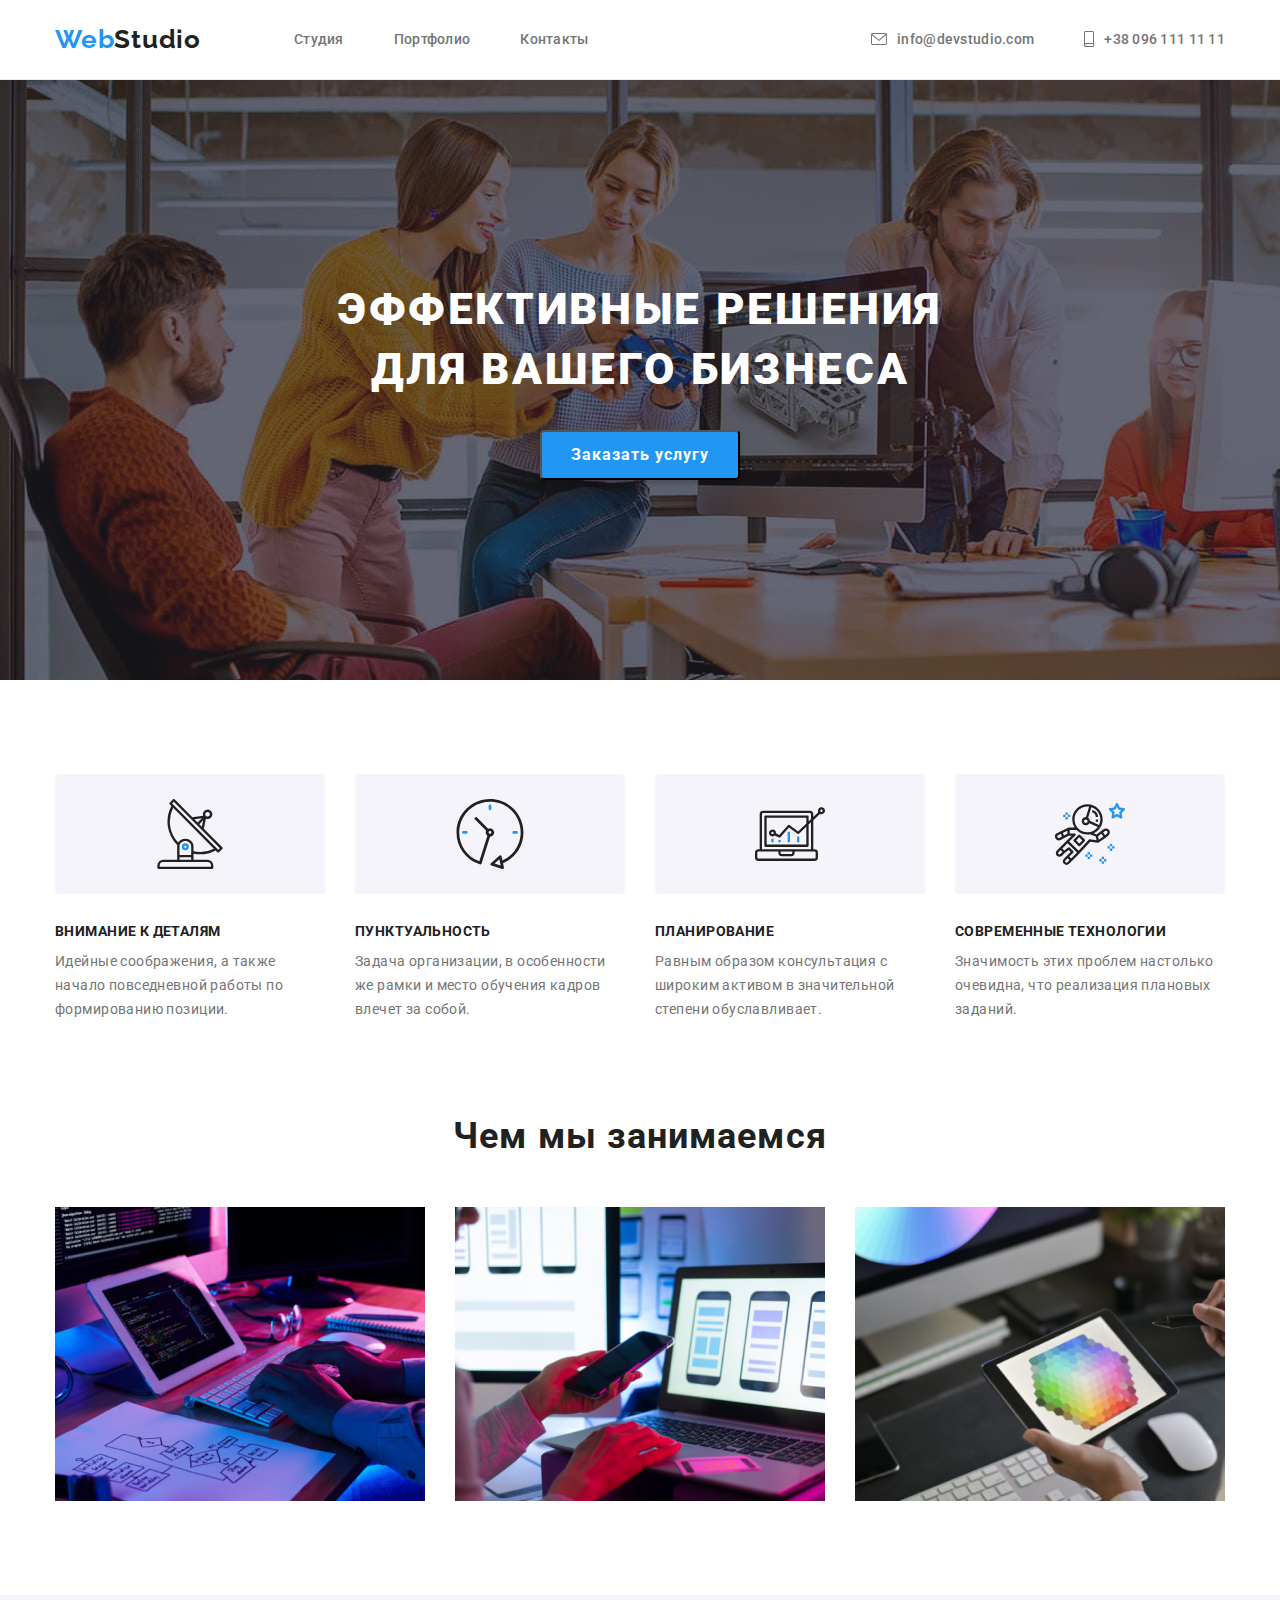
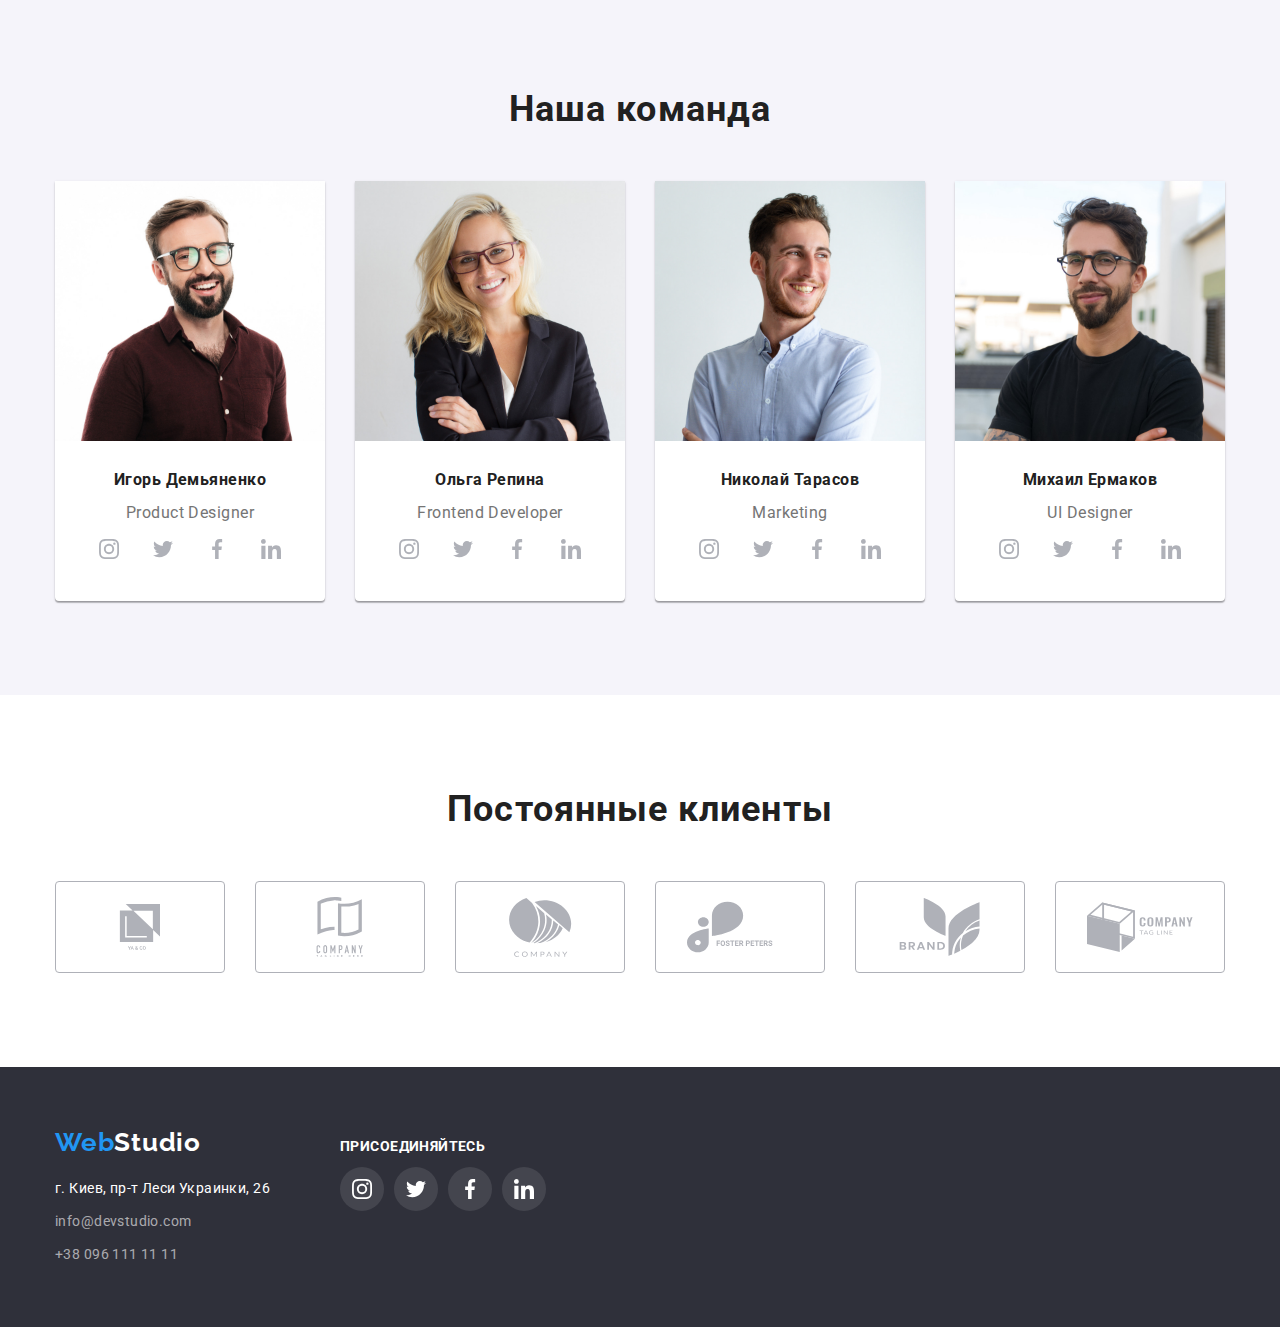
==== index.html @ 61dc1b55 "Initial commit" ====
<!DOCTYPE html>
<html lang="ru">
<head>
    <meta charset="UTF-8">
    <meta http-equiv="X-UA-Compatible" content="IE=edge">
    <meta name="viewport" content="width=device-width, initial-scale=1.0">
    <title>WebStudio </title>
    <!-- Основные шрифты -->
    <link rel="preconnect" href="https://fonts.googleapis.com">
    <link rel="preconnect" href="https://fonts.gstatic.com" crossorigin>
    <link href="https://fonts.googleapis.com/css2?family=Raleway:wght@700&family=Roboto:wght@400;500;700;900&display=swap" rel="stylesheet">
    
    <link rel="stylesheet" href="https://cdn.jsdelivr.net/npm/modern-normalize@1.1.0/modern-normalize.min.css">
    <!--Кастомные стили-->
    <link rel="stylesheet" href="./сss/styles.css">
</head>
<body>
    <!-- Header -->
        <header class="header">
           <div class="container header-container">
                <a class="website-logo-header link" href="./index.html">Web<span class="website-logo-header-word">Studio</span></a>
                <nav class="nav">
                    <ul class="nav-list list">
                        <li class="nav-item"><a class="nav-link link" href="./index.html">Студия</a></li>
                        <li class="nav-item"><a class="nav-link link" href="./portfolio.html">Портфолио</a></li>
                        <li class="nav-item"><a class="nav-link link" href="">Контакты</a></li>
                    </ul>
                </nav>
                    <ul class="header-contacts list">
                        <li class="header-contacts-mail">
                            <a class="header-mail link" href="mailto:info@devstudio.com">
                            <svg class="icon-envelope" width="16px" height="12px" >
                                <use href="./images/svg.svg#icon-envelope"></use>
                            </svg>
                            info@devstudio.com
                            </a>
                        </li>
                        <li class="header-contacts-phone">
                            <a class="header-phone link" href="tel:+380961111111">
                            <svg class="icon-tel" width="10px" height="16px" >
                                <use href="./images/svg.svg#icon-tel"></use>
                            </svg>
                            +38 096 111 11 11
                            </a>
                        </li>
                    </ul>
                
            </div>
        </header>

    <main>
        <!-- Hero -->
        <section class="hero overlay">
            <div class="container">

                <h1 class="hero-title">Эффективные решения для вашего бизнеса</h1>
                <button class="hero-button-order" type="button">Заказать услугу</button>

            </div>
        </section>
        <!-- Peculiarities -->
        
        <section class="benefits section">

            <div class="container">
                    <h2 class="visually-hidden" >Наши преимущества</h2>
                <ul class="benefits-list">
                    <li class="benefits-item">
                        <div class="bcg-icon-benefits">
                        <svg class="icon-benefits" width="70px" height="70px">
                            <use href="./images/svg.svg#icon-antenna" ></use>
                        </svg>
                        </div>
                        <h3 class="benefits-item-title">Внимание к деталям</h3>
                        <p class="benefits-item-text">Идейные соображения, а также начало повседневной работы по формированию позиции.</p>
                    </li>
                    <li class="benefits-item">
                        <div class="bcg-icon-benefits">
                        <svg class="icon-benefits" width="70px" height="70px">
                            <use href="./images/svg.svg#icon-clock"></use>
                        </svg>
                        </div>
                        <h3 class="benefits-item-title">Пунктуальность</h3>
                        <p class="benefits-item-text">Задача организации, в особенности же рамки и место обучения кадров влечет за собой.</p>
                    </li>
                    <li class="benefits-item">
                        <div class="bcg-icon-benefits">
                        <svg class="icon-benefits" width="70px" height="70px">
                            <use href="./images/svg.svg#icon-computer"></use>
                        </svg>
                        </div>
                        <h3 class="benefits-item-title">Планирование</h3>
                        <p class="benefits-item-text">Равным образом консультация с широким активом в значительной степени обуславливает.</p>
                    </li>
                    <li class="benefits-item">
                        <div class="bcg-icon-benefits">
                        <svg class="icon-benefits" width="70px" height="70px">
                            <use href="./images/svg.svg#icon-cosmonaut"></use>
                        </svg>
                        </div>
                        <h3 class="benefits-item-title">Современные технологии</h3>
                        <p class="benefits-item-text">Значимость этих проблем настолько очевидна, что реализация плановых заданий.</p>
                    </li>
                </ul>
            </div>
        </section>

        <!-- Our services -->
        <section class="services section">
            <div class="container">

                    <h2 class="services-title">Чем мы занимаемся</h2>
                    <ul class="services-list list">
                        <li class="services-list-item"><img src="./images/our_peculiarities/img1.jpg" alt="фото специфики работы 1" width="370" height="300"></li>
                        <li class="services-list-item"><img src="./images/our_peculiarities/img2.jpg" alt="фото специфики работы 2" width="370" height="300"></li>
                        <li class="services-list-item"><img src="./images/our_peculiarities/img3.jpg" alt="фото специфики работы 3" width="370" height="300"></li>
                    </ul>
            </div>
        </section>

        <!-- Our team -->
        <section class="team section">
            <div class="container team-container">

                <h2 class="team-title">Наша команда</h2>
                <ul class="team-list list">
                    <li class="team-list-item">
                        <img src="./images/our_team/img4.jpg" alt="фото работника1" width="270" height="260">
                        <div class="worker-div">
                            <h3 class="worker-name">Игорь Демьяненко</h3>
                            <p class="worker-profession">Product Designer</p>
                        <ul class="team-link-list">
                            <li class="team-link-item">
                                <a href="" class="team-link">
                                <svg class="team-icon" width="20px" height="20px">
                                <use href="./images/svg.svg#icon-instagram"></use>
                                </svg>
                                </a>
                            </li>

                            <li class="team-link-item">
                                <a href="" class="team-link">
                                    <svg class="team-icon" width="20px" height="20px">
                                        <use href="./images/svg.svg#icon-twitter"></use>
                                    </svg>
                                </a>
                            </li>

                            <li class="team-link-item">
                                <a href="" class="team-link">
                                    <svg class="team-icon" width="20px" height="20px">
                                        <use href="./images/svg.svg#icon-facebook"></use>
                                    </svg>
                                </a>
                            </li>

                            <li class="team-link-item">
                                <a href="" class="team-link">
                                    <svg class="team-icon" width="20px" height="20px">
                                        <use href="./images/svg.svg#icon-linkedin"></use>
                                    </svg>
                                </a>
                            </li>
                        </ul>
                        </div>
                    </li>
                    <li class="team-list-item">
                        <img src="./images/our_team/img5.jpg" alt="фото работника2" width="270" height="260">
                        <div class="worker-div">
                            <h3 class="worker-name">Ольга Репина</h3>
                            <p class="worker-profession">Frontend Developer</p>
                            <ul class="team-link-list">
                                <li class="team-link-item">
                                    <a href="" class="team-link">
                                        <svg class="team-icon" width="20px" height="20px">
                                            <use href="./images/svg.svg#icon-instagram"></use>
                                        </svg>
                                    </a>
                                </li>
                            
                                <li class="team-link-item">
                                    <a href="" class="team-link">
                                        <svg class="team-icon" width="20px" height="20px">
                                            <use href="./images/svg.svg#icon-twitter"></use>
                                        </svg>
                                    </a>
                                </li>
                            
                                <li class="team-link-item">
                                    <a href="" class="team-link">
                                        <svg class="team-icon" width="20px" height="20px">
                                            <use href="./images/svg.svg#icon-facebook"></use>
                                        </svg>
                                    </a>
                                </li>
                            
                                <li class="team-link-item">
                                    <a href="" class="team-link">
                                        <svg class="team-icon" width="20px" height="20px">
                                            <use href="./images/svg.svg#icon-linkedin"></use>
                                        </svg>
                                    </a>
                                </li>
                            </ul>
                            </div>
                    </li>
                    <li class="team-list-item">
                        <img src="./images/our_team/img6.jpg" alt="фото работника3" width="270" height="260">
                        <div class="worker-div">
                            <h3 class="worker-name">Николай Тарасов</h3>
                            <p class="worker-profession">Marketing</p>
                            <ul class="team-link-list">
                                <li class="team-link-item">
                                    <a href="" class="team-link">
                                        <svg class="team-icon" width="20px" height="20px">
                                            <use href="./images/svg.svg#icon-instagram"></use>
                                        </svg>
                                    </a>
                                </li>
                            
                                <li class="team-link-item">
                                    <a href="" class="team-link">
                                        <svg class="team-icon" width="20px" height="20px">
                                            <use href="./images/svg.svg#icon-twitter"></use>
                                        </svg>
                                    </a>
                                </li>
                            
                                <li class="team-link-item">
                                    <a href="" class="team-link">
                                        <svg class="team-icon" width="20px" height="20px">
                                            <use href="./images/svg.svg#icon-facebook"></use>
                                        </svg>
                                    </a>
                                </li>
                            
                                <li class="team-link-item">
                                    <a href="" class="team-link">
                                        <svg class="team-icon" width="20px" height="20px">
                                            <use href="./images/svg.svg#icon-linkedin"></use>
                                        </svg>
                                    </a>
                                </li>
                            </ul>
                            </div>
                            
                    </li>
                    <li class="team-list-item">
                        <img src="./images/our_team/img7.jpg" alt="фото работника4" width="270" height="260">
                        <div class="worker-div">
                            <h3 class="worker-name">Михаил Ермаков</h3>
                            <p class="worker-profession">UI Designer</p>
                            <ul class="team-link-list">
                                <li class="team-link-item">
                                    <a href="" class="team-link">
                                        <svg class="team-icon" width="20px" height="20px">
                                            <use href="./images/svg.svg#icon-instagram"></use>
                                        </svg>
                                    </a>
                                </li>
                            
                                <li class="team-link-item">
                                    <a href="" class="team-link">
                                        <svg class="team-icon" width="20px" height="20px">
                                            <use href="./images/svg.svg#icon-twitter"></use>
                                        </svg>
                                    </a>
                                </li>
                            
                                <li class="team-link-item">
                                    <a href="" class="team-link">
                                        <svg class="team-icon" width="20px" height="20px">
                                            <use href="./images/svg.svg#icon-facebook"></use>
                                        </svg>
                                    </a>
                                </li>
                            
                                <li class="team-link-item">
                                    <a href="" class="team-link">
                                        <svg class="team-icon" width="20px" height="20px">
                                            <use href="./images/svg.svg#icon-linkedin"></use>
                                        </svg>
                                    </a>
                                </li>
                            </ul>
                            </div>
                    </li>
                </ul>
            </div>
            
        </section>

        <!--Regular clients-->
        <section class="clients section">
            <div class="container">
                <h2 class="clients-title">Постоянные клиенты</h2>
                <ul class="clients-list">
                    <li class="clients-item">
                        <a href="" class="clients-link">
                            <svg class="clients-icon" width="106px" height="46px">
                                <use href="./images/svg.svg#icon-yaco"></use>
                            </svg>
                        </a>
                    </li>
                    <li class="clients-item">
                        <a href="" class="clients-link">
                            <svg class="clients-icon" width="106px" height="60px">
                                <use href="./images/svg.svg#icon-company"></use>
                            </svg>
                        </a>
                    </li>
                    <li class="clients-item">
                        <a href="" class="clients-link">
                            <svg class="clients-icon" width="106px" height="60px">
                                <use href="./images/svg.svg#icon-company2"></use>
                            </svg>
                        </a>
                    </li>
                    <li class="clients-item">
                        <a href="" class="clients-link">
                            <svg class="clients-icon" width="106px" height="60px">
                                <use href="./images/svg.svg#icon-foster-peters"></use>
                            </svg>
                        </a>
                    </li>
                    <li class="clients-item">
                        <a href="" class="clients-link">
                            <svg class="clients-icon" width="106px" height="60px">
                                <use href="./images/svg.svg#icon-brand"></use>
                            </svg>
                        </a>
                    </li>
                    <li class="clients-item">
                        <a href="" class="clients-link">
                            <svg class="clients-icon" width="106px" height="60px">
                                <use href="./images/svg.svg#icon-company3"></use>
                            </svg>
                        </a>
                    </li>
                    
                </ul>
            </div>
        </section>
    </main>

    <footer class="footer footer-section">

        <!-- Contacts -->
        <div class="container footer-container">
            <div class="footer-special">
        
            <a class="website-logo-footer link" href="./index.html">Web<span class="website-logo-footer-word">Studio</span></a>
            <address class="address">
                <ul class="address-list list">
                    <li class="address-list-item"><a class="address-map-link link" href="https://goo.gl/maps/mo6r6NQ5wz6rkShH9" target="_blank">г. Киев, пр-т Леси Украинки, 26</a></li>
                    <li class="address-list-item"><a class="address-mail link" href="mailto:info@devstudio.com">info@devstudio.com</a></li>
                    <li class="address-list-item"><a class="address-phone link" href="tel:+380961111111">+38 096 111 11 11</a></li>
                </ul>
            </address>
        </div>

        <div class="footer-icons">
            <p class="footer-icons-title">Присоединяйтесь</p>
            <ul class="footer-icon-list">
                <li class="footer-icons-list">
                    <a href="" class="footer-icon-link">
                        <svg class="footer-icon" width="20px" height="20px">
                            <use href="./images/svg.svg#icon-instagram"></use>
                        </svg>
                    </a>
                </li>
                <li class="footer-icons-list">
                    <a href="" class="footer-icon-link">
                        <svg class="footer-icon" width="20px" height="20px">
                            <use href="./images/svg.svg#icon-twitter"></use>
                        </svg>
                    </a>
                </li>
                <li class="footer-icons-list">
                    <a href="" class="footer-icon-link">
                        <svg class="footer-icon" width="20px" height="20px">
                            <use href="./images/svg.svg#icon-facebook"></use>
                        </svg>
                    </a>
                </li>
                <li class="footer-icons-list">
                    <a href="" class="footer-icon-link">
                        <svg class="footer-icon" width="20px" height="20px">
                            <use href="./images/svg.svg#icon-linkedin"></use>
                        </svg>
                    </a>
                </li>
            </ul>
        </div>

        </div>
    </footer>

</body>
</html>
---- сss/styles.css ----
:root {
  /* Основные шрифты */
  --main-font: 'Roboto', sans-serif;
  --secondary-font: 'Raleway', sans-serif;

  /* Светлая тема текста */
  --primary-light-txt: #ffffff;
  --secondary-ligth-txt: #757575;
  --background-button-clr: #2196f3;
  /* Темная тема текста */
  --primary-dark-txt: #212121;
  /* Светлая тема фона */
  --light-background: #ffffff;
  --secondary-light-background: #f5f4fa;
  /* Темная тема фона */
  --dark-background: #2f303a;
}

.body {
  font-family: var(--main-font);
  font-size: 16px;
  font-weight: 500;
  line-height: 1.62;

  letter-spacing: 0.03em;
  color: var(--primary-txt-cl);
}

h1,
h2,
h3,
p {
  margin: 0;
}

ul {
  margin: 0;
  padding: 0;
  list-style: none;
}

h1:last-child,
h2:last-child,
h3:last-child,
h4:last-child,
p:last-child {
  margin: 0;
}

.visually-hidden {
  position: absolute;
  width: 1px;
  height: 1px;
  margin: -1px;
  border: 0;
  padding: 0;
  white-space: nowrap;
  clip-path: inset(100%);
  clip: rect(0 0 0 0);
  overflow: hidden;
}

img {
  display: block;
  max-width: 100%;
  height: auto;
}

.address {
  font-style: normal;
}

.icon-envelope,
.icon-tel {
  margin-right: 10px;
  fill: currentColor;
}

.website-logo-header {
  font-family: var(--secondary-font);
  font-weight: 700;
  font-size: 26px;
  line-height: 1.19;
  letter-spacing: 0.03em;

  color: var(--background-button-clr);
}

.website-logo-header-word {
  font-family: var(--secondary-font);
  font-weight: 700;
  font-size: 26px;
  line-height: 1.19;
  letter-spacing: 0.03em;

  color: var(--primary-dark-txt);
}

.website-logo-footer {
  font-family: var(--secondary-font);
  font-weight: 700;
  font-size: 26px;
  line-height: 1.19;
  letter-spacing: 0.03em;

  color: var(--background-button-clr);
}

.website-logo-footer-word {
  font-family: var(--secondary-font);
  font-weight: 700;
  font-size: 26px;
  line-height: 1.19;
  letter-spacing: 0.03em;

  color: var(--primary-light-txt);
}

.list {
  padding-left: 0;
  margin-top: 0;
  margin-bottom: 0;
  list-style: none;
}

.link {
  text-decoration: none;
}

.container {
  width: 1200px;
  padding-left: 15px;
  padding-right: 15px;
  margin-left: auto;
  margin-right: auto;
}

.section {
  padding-top: 94px;
  padding-bottom: 94px;
}

/* Header */
.header {
  background-color: var(--light-background);
  padding: 24px 0;
  border-bottom: 1px solid #ececec;
}

.header-container {
  display: flex;
  align-items: center;
}

.header-contacts {
  display: flex;
  align-items: center;
  margin-left: auto;
}

.header-contacts-mail {
  display: flex;
  align-items: center;
  margin-right: 50px;
}

.header-contacts-phone {
  display: flex;
  align-items: center;
}

.header-phone {
  margin-right: 0;
}

.nav-link {
  font-family: var(--main-font);
  font-weight: 500;
  font-size: 14px;
  line-height: 0.87;
  letter-spacing: 0.02em;

  color: var(--secondary-ligth-txt);
}

.website-logo-header {
  margin-right: 93px;
}

.nav-list {
  display: flex;
  align-items: center;
}

.nav-item {
  margin-right: 50px;
}

.nav-item:last-child {
  margin: 0;
}

.header-mail,
.header-phone {
  display: flex;
  align-items: center;
  font-family: var(--main-font);
  font-weight: 500;
  font-size: 14px;
  line-height: 0.87;
  letter-spacing: 0.02em;

  color: var(--secondary-ligth-txt);
}

.nav-link:hover,
.nav-link:focus,
.header-mail:hover,
.header-mail:focus,
.header-phone:hover,
.header-phone:focus {
  color: var(--background-button-clr);
  fill: var(--background-button-clr);
}

.hero {
  max-height: 600px;
  text-align: center;
  padding-top: 200px;
  padding-bottom: 200px;
}

.overlay {
  max-width: 1600px;
  height: 600px;
  margin-left: auto;
  margin-right: auto;
  background-size: cover;
  height: 600px;
  background-color: #c4c4c4;
  background-image: linear-gradient(to right, rgba(47, 48, 58, 0.4), rgba(47, 48, 58, 0.4)),
    url(../images/bcg-image.jpg);
  background-position: contain;
  background-repeat: no-repeat;
}

.hero-title {
  width: 696px;
  margin-right: auto;
  margin-left: auto;
  margin-bottom: 30px;
  font-family: var(--main-font);
  font-weight: 900;
  font-size: 44px;
  line-height: 1.36;
  text-align: center;
  letter-spacing: 0.06em;
  text-transform: uppercase;
  color: var(--primary-light-txt);
}

.hero-button-order {
  width: 200px;
  height: 50px;
  padding: 0;
  font-family: var(--main-font);
  font-weight: 700;
  font-size: 16px;
  line-height: 1.87;
  text-align: center;
  letter-spacing: 0.06em;
  background: var(--background-button-clr);
  box-shadow: 0px 4px 4px rgba(0, 0, 0, 0.15);
  border-radius: 4px;
  cursor: pointer;

  color: var(--primary-light-txt);
}

.benefits-list {
  display: flex;
  min-width: 270px;
}

.icon-benefits {
  display: flex;
  justify-content: center;
  align-items: center;
  background-size: 270px 120px;
}

.bcg-icon-benefits {
  display: flex;
  justify-content: center;
  align-items: center;
  width: 270px;
  height: 120px;
  border-radius: 4px;
  background-color: var(--secondary-light-background);
}

.benefits-item {
  margin-right: 30px;
}

.benefits-item:last-child {
  margin: 0;
}

.benefits-item-title {
  font-family: var(--main-font);
  font-weight: 700;
  font-size: 14px;
  line-height: 1.14;
  letter-spacing: 0.03em;
  text-transform: uppercase;
  margin-bottom: 10px;
  margin-top: 30px;

  color: var(--primary-dark-txt);
}

.benefits-item-text {
  font-family: var(--main-font);
  font-size: 14px;
  line-height: 1.71;
  letter-spacing: 0.03em;

  color: var(--secondary-ligth-txt);
}

.services {
  padding-top: 0;
}

.services-list {
  display: flex;
}

.services-list-item {
  margin-right: 30px;
}

.services-list-item:last-child {
  margin: 0;
}

.services-title {
  font-family: var(--main-font);
  font-weight: 700;
  font-size: 36px;
  line-height: 1.16;
  text-align: center;
  letter-spacing: 0.03em;
  margin-bottom: 50px;

  color: var(--primary-dark-txt);
}

.team {
  background-color: var(--secondary-light-background);
}

.team-container {
  background: var(--secondary-light-background);
}

.team-list {
  display: flex;
  text-align: center;
}

.team-list-item {
  margin-right: 30px;
  background: var(--light-background);
  box-shadow: 0px 1px 3px rgba(0, 0, 0, 0.12), 0px 1px 1px rgba(0, 0, 0, 0.14),
    0px 2px 1px rgba(0, 0, 0, 0.2);
  border-radius: 0px 0px 4px 4px;
  text-align: center;
}

.team-list-item:last-child {
  margin: 0;
}

.team-title {
  font-family: var(--main-font);
  font-weight: 700;
  font-size: 36px;
  line-height: 1.16;
  text-align: center;
  letter-spacing: 0.03em;
  margin-bottom: 50px;

  color: var(--primary-dark-txt);
}

.clients-list {
  display: flex;
}

.clients-link {
  display: flex;
  justify-content: center;
  align-items: center;
  width: 170px;
  height: 92px;
  border: 1px solid #afb1b8;
  box-sizing: border-box;
  border-radius: 4px;
  color: #afb1b8;
}

.clients-link:hover,
.clients-link:focus {
  border-color: var(--background-button-clr);
}

.clients-item{
  margin-right: 30px;
}

.clients-item:last-child {
  margin: 0;
}

.worker-div {
  padding-top: 30px;
  padding-bottom: 30px;
}

.worker-name {
  font-family: var(--main-font);
  font-weight: 700;
  font-size: 16px;
  line-height: 1.14;
  letter-spacing: 0.03em;

  color: var(--primary-dark-txt);
}

.worker-profession {
  font-family: var(--main-font);
  font-size: 16px;
  line-height: 1.71;
  letter-spacing: 0.03em;
  margin-top: 10px;

  color: var(--secondary-ligth-txt);
}

.team-link-list {
  display: flex;
  flex-wrap: wrap;
  justify-content: center;
}

.team-link-item {
  margin-left: 10px;
}

.team-link-item:first-child {
  margin: 0;
}

.team-link {
  display: flex;
  align-items: center;
  justify-content: center;
  width: 44px;
  height: 44px;
  border-radius: 50%;
  color: #afb1b8;
}

.team-icon {
  fill: currentColor;
}

.team-link:hover {
  color: var(--light-background);
  background-color: var(--background-button-clr);
}

.team-link:focus {
  color: var(--light-background);
  background-color: var(--background-button-clr);
}

.clients-icon {
  fill: currentColor;
}

.clients-link:hover,
.clients-link:focus {
  color: var(--background-button-clr);
  fill: var(--background-button-clr);
}

.clients-title {
  font-family: var(--main-font);
  font-weight: 700;
  font-size: 36px;
  line-height: 1.16;
  text-align: center;
  letter-spacing: 0.03em;
  margin-bottom: 50px;

  color: var(--primary-dark-txt);
  margin-bottom: 50px;
}

.footer {
  background-color: var(--dark-background);
  padding-top: 60px;
  padding-bottom: 60px;
}

.footer-container {
  align-items: baseline;
  display: flex;
}

.footer-icons-title {
  font-family: var(--main-font);
  font-weight: 700;
  font-size: 14px;
  line-height: 1.14;
  letter-spacing: 0.03em;
  text-transform: uppercase;
  margin-bottom: 12px;

  color: var(--primary-light-txt);
}

.footer-section {
  margin-bottom: 0;
}

.footer-icon-list {
  display: flex;
}

.footer-icons {
  display: flex;
  flex-direction: column;
  margin-left: 70px;
}

.footer-icon-link {
  display: flex;
  align-items: center;
  justify-content: center;
  width: 44px;
  height: 44px;
  border-radius: 50%;
  background-color: rgba(255, 255, 255, 0.1);
}

.footer-icon-link:hover,
.footer-icon-link:focus {
  background-color: var(--background-button-clr);
}

.footer-icon {
  fill: #ffffff;
}

.footer-icons-list {
  margin-right: 10px;
}

.footer-icons-list:last-child {
  margin: 0;
}

.address-map-link {
  font-family: var(--main-font);
  font-size: 14px;
  line-height: 1.71;
  letter-spacing: 0.03em;

  color: var(--primary-light-txt);
}

.address {
  margin-top: 20px;
}

.address-list-item {
  margin-bottom: 9px;
}

.address-list-item:last-child {
  margin-bottom: 0;
}

.address-mail {
  font-family: var(--main-font);
  font-size: 14px;
  line-height: 1.71;
  letter-spacing: 0.03em;
  color: rgba(255, 255, 255, 0.6);
}

.address-phone {
  font-family: var(--main-font);
  font-size: 14px;
  line-height: 1.71;
  letter-spacing: 0.03em;
  color: rgba(255, 255, 255, 0.6);
}

/* Portfolio */

.hero-button-flex {
  display: flex;
  justify-content: center;
  padding-inline-start: 0;
  margin-bottom: 50px;
}

.hero-list {
  margin-right: 8px;
}

.hero-list:last-child {
  margin: 0;
}

.hero-button {
  padding: 6px 22px;
  height: 38px;
  font-family: var(--main-font);
  font-weight: 500;
  font-size: 16px;
  line-height: 1.62;
  text-align: center;
  letter-spacing: 0.03em;

  color: var(--primary-dark-txt);
  background: #f5f4fa;
  border: transparent;
  border-radius: 4px;
  cursor: pointer;
}

.hero-button:hover,
.hero-button:focus {
  color: var(--primary-light-txt);
  background-color: var(--background-button-clr);
  box-shadow: 0px 3px 1px rgba(0, 0, 0, 0.1), 0px 1px 2px rgba(0, 0, 0, 0.08),
    0px 2px 2px rgba(0, 0, 0, 0.12);
}

.projects-list {
  display: flex;
  flex-wrap: wrap;
}

.projects-list-item {
  margin-right: 30px;
  margin-bottom: 30px;
}

.projects-item-link {
  display: block;
  text-decoration: none;
}

.projects-item-link:hover,
.projects-item-link:focus {
  filter: drop-shadow(0px 4px 4px rgba(0, 0, 0, 0.25));
}

.projects-list-item:nth-child(n + 6) {
  margin-bottom: 0;
}

.projects-list-item:nth-child(3n) {
  margin-right: 0;
}

.projects-item-div {
  padding-top: 20px;
  padding-bottom: 20px;
  padding-left: 24px;
  padding-right: 24px;
  border-left: 1px solid #eeeeee;
  border-bottom: 1px solid #eeeeee;
  border-right: 1px solid #eeeeee;
}

.projects-item-customer {
  font-family: var(--main-font);
  font-weight: 700;
  font-size: 18px;
  line-height: 2;
  letter-spacing: 0.06em;
  margin-bottom: 4px;

  color: var(--primary-dark-txt);
}

.projects-item-service {
  font-family: var(--main-font);
  font-size: 16px;
  line-height: 1.87;
  letter-spacing: 0.03em;

  color: var(--secondary-ligth-txt);
}
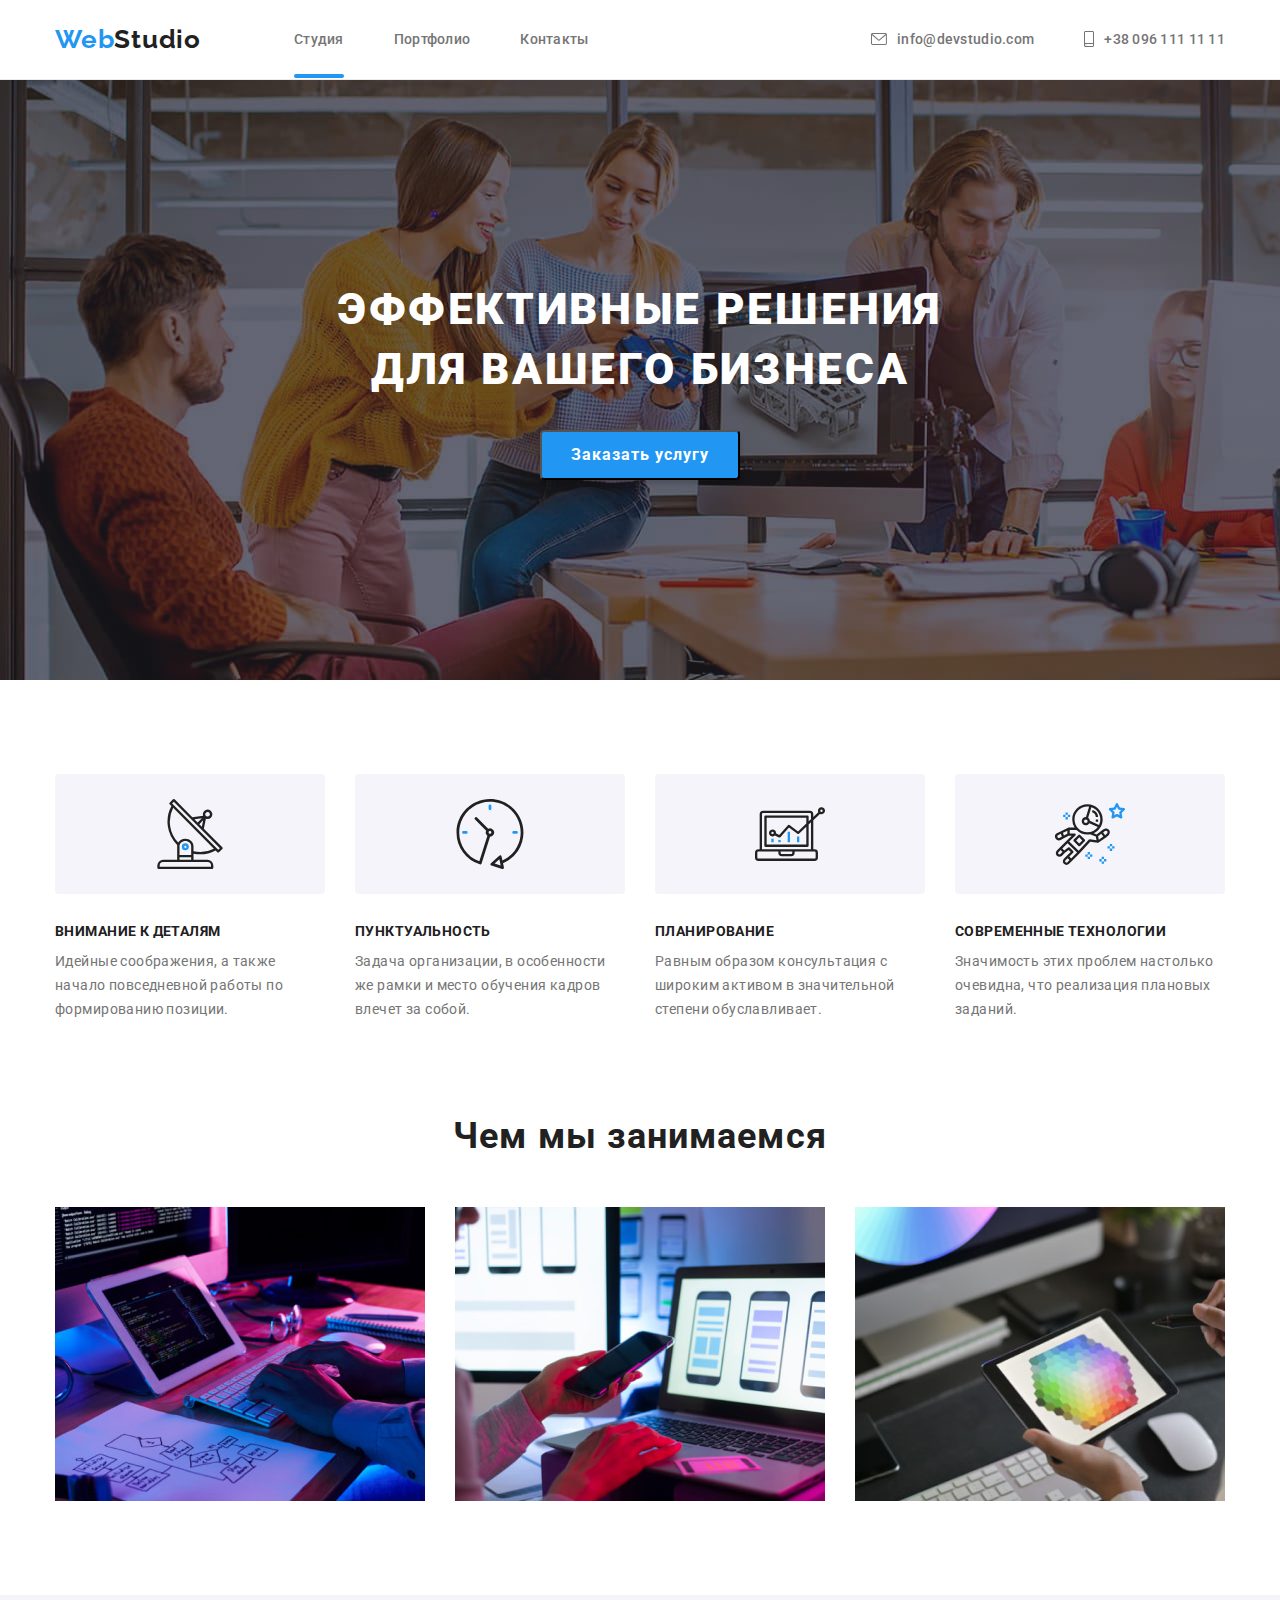
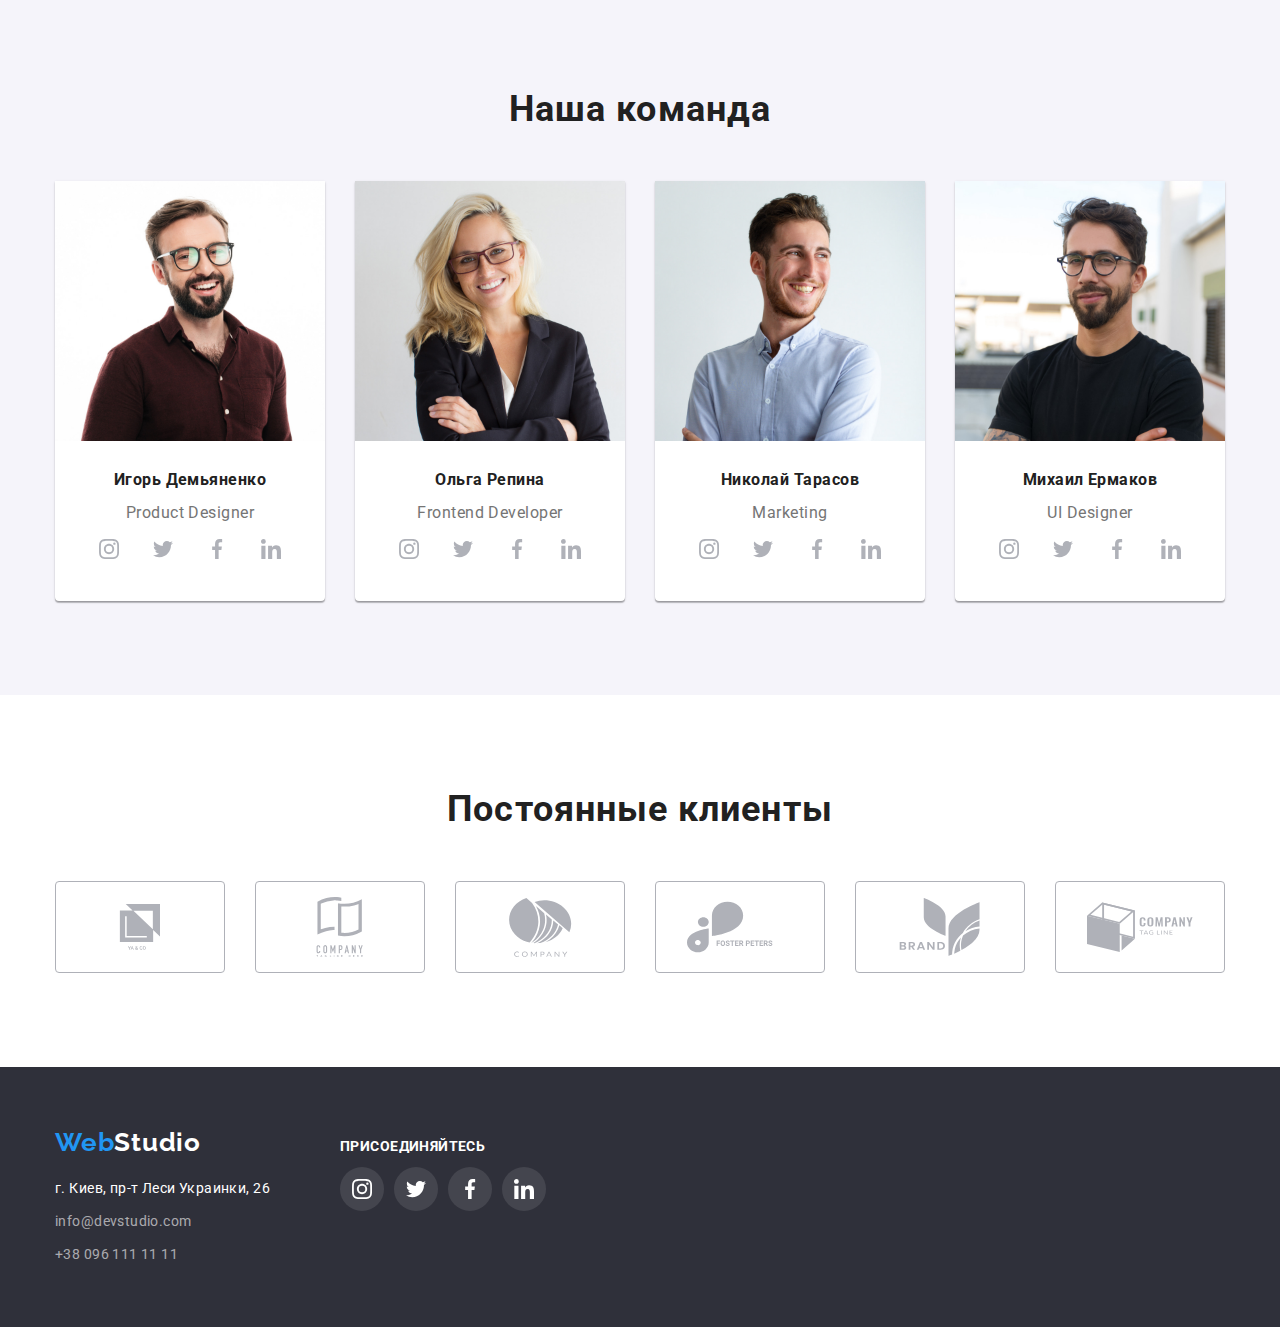
==== commit 812802fe: "1" ====
--- a/index.html
+++ b/index.html
@@ -21,7 +21,7 @@
                 <a class="website-logo-header link" href="./index.html">Web<span class="website-logo-header-word">Studio</span></a>
                 <nav class="nav">
                     <ul class="nav-list list">
-                        <li class="nav-item"><a class="nav-link link" href="./index.html">Студия</a></li>
+                        <li class="nav-item"><a class="nav-link studio-stroke link" href="./index.html">Студия</a></li>
                         <li class="nav-item"><a class="nav-link link" href="./portfolio.html">Портфолио</a></li>
                         <li class="nav-item"><a class="nav-link link" href="">Контакты</a></li>
                     </ul>
--- a/сss/styles.css
+++ b/сss/styles.css
@@ -174,6 +174,7 @@
 }
 
 .nav-link {
+  position: relative;
   font-family: var(--main-font);
   font-weight: 500;
   font-size: 14px;
@@ -181,6 +182,24 @@
   letter-spacing: 0.02em;
 
   color: var(--secondary-ligth-txt);
+}
+
+.studio-stroke,
+.portfolio-stroke{
+  padding-bottom: 30px;
+}
+
+.studio-stroke::after,
+.portfolio-stroke::after{
+  position: absolute;
+  display: block;
+  bottom: -1px;
+  left: 0;
+  content: "";
+  width: 100%;
+  height: 4px;
+  background-color: var(--background-button-clr);
+  border-radius: 2px;
 }
 
 .website-logo-header {
@@ -710,3 +729,38 @@
 
   color: var(--secondary-ligth-txt);
 }
+
+.portfolio-overlay-photo{
+  position: absolute;
+  overflow: hidden;
+}
+
+.projects-list-item:hover .portfolio-overlay-text{
+  transform: translateY(0);
+  opacity: 1;
+}
+
+.portfolio-overlay-text{
+  padding: 63px 24px;
+  position: relative;
+  content: "";
+  width: 370px;
+  height: 294px;
+  background-color: rgba(33, 150, 243, 0.9);
+  top: 0;
+  right: 0;
+
+  transform: translateY(100%);
+  transition: transform 250ms cubic-bezier(0.4, 0, 0.2, 1);
+
+  opacity: 0;
+  
+}
+
+.overlay-text{
+  font-style: var(--main-font);
+  font-size: 18px;
+  line-height: 1.55;
+  font-weight: 400;
+  color: var(--primary-light-txt);
+}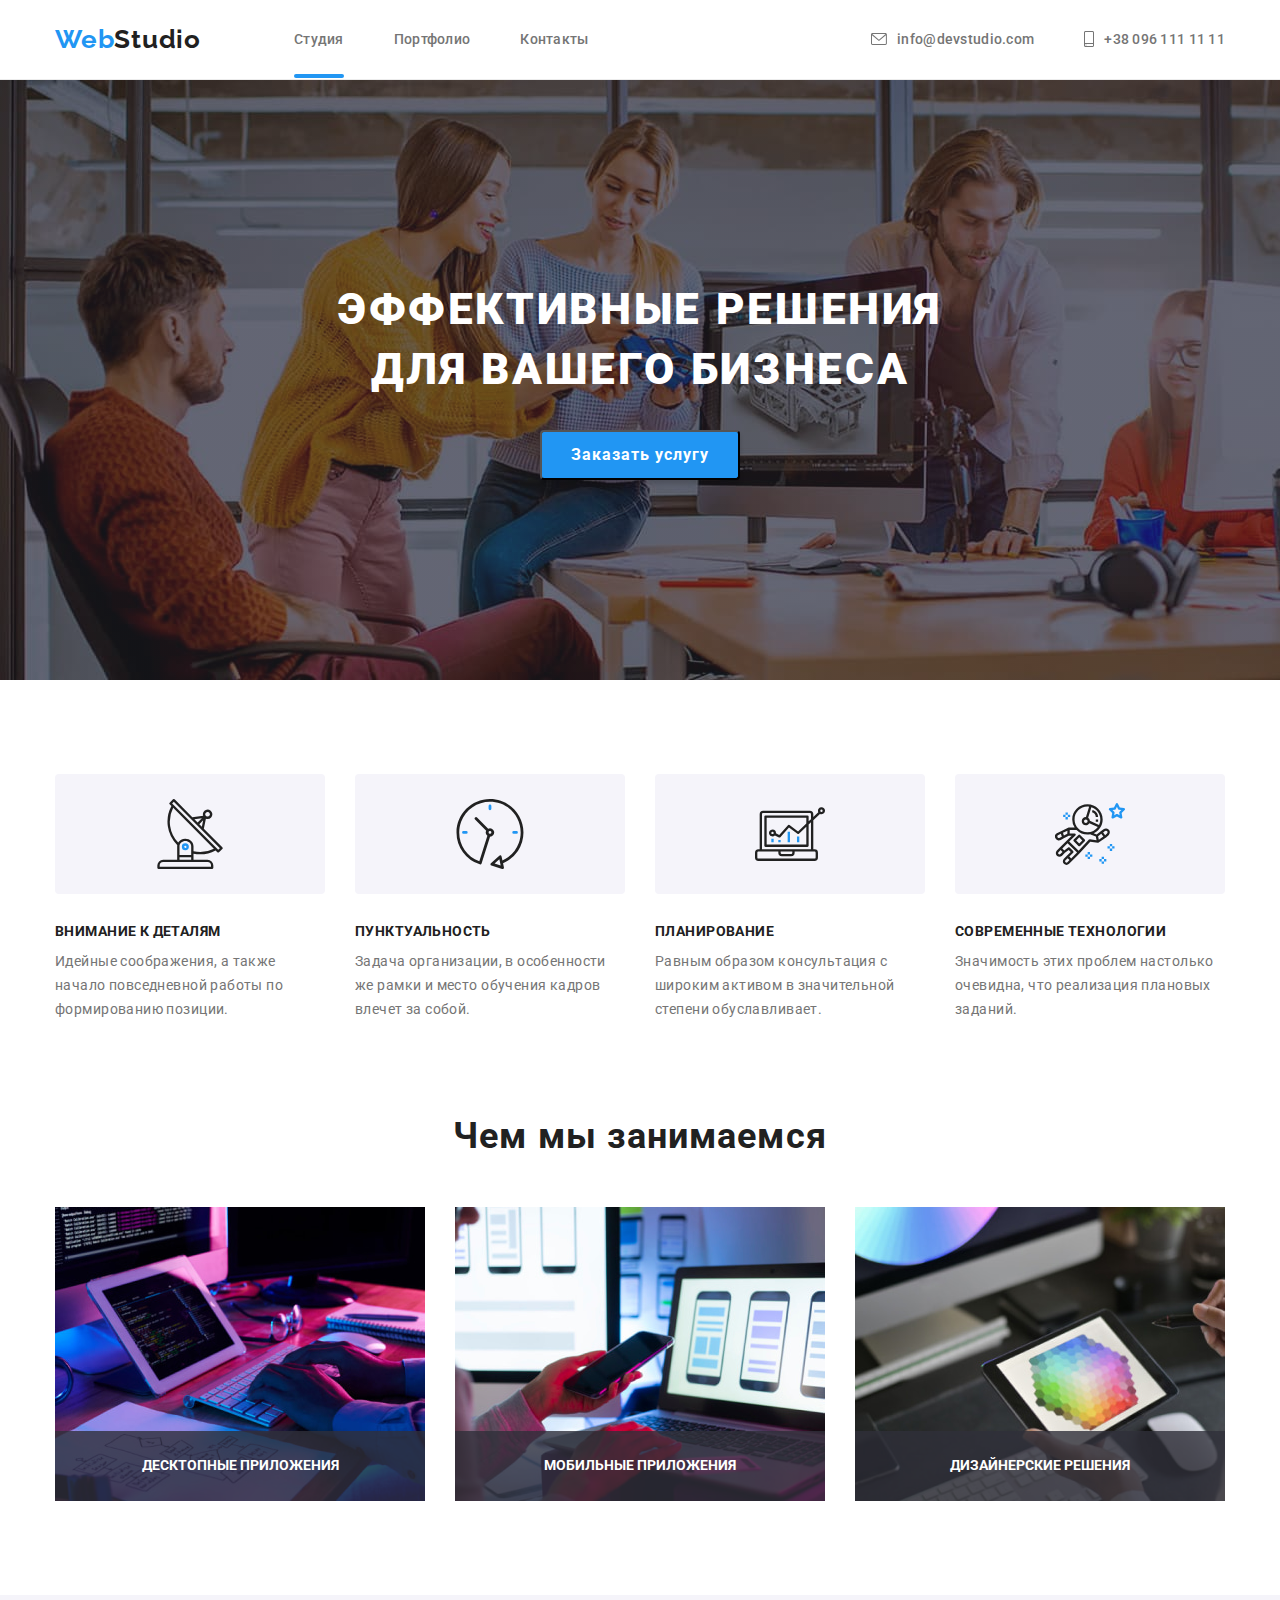
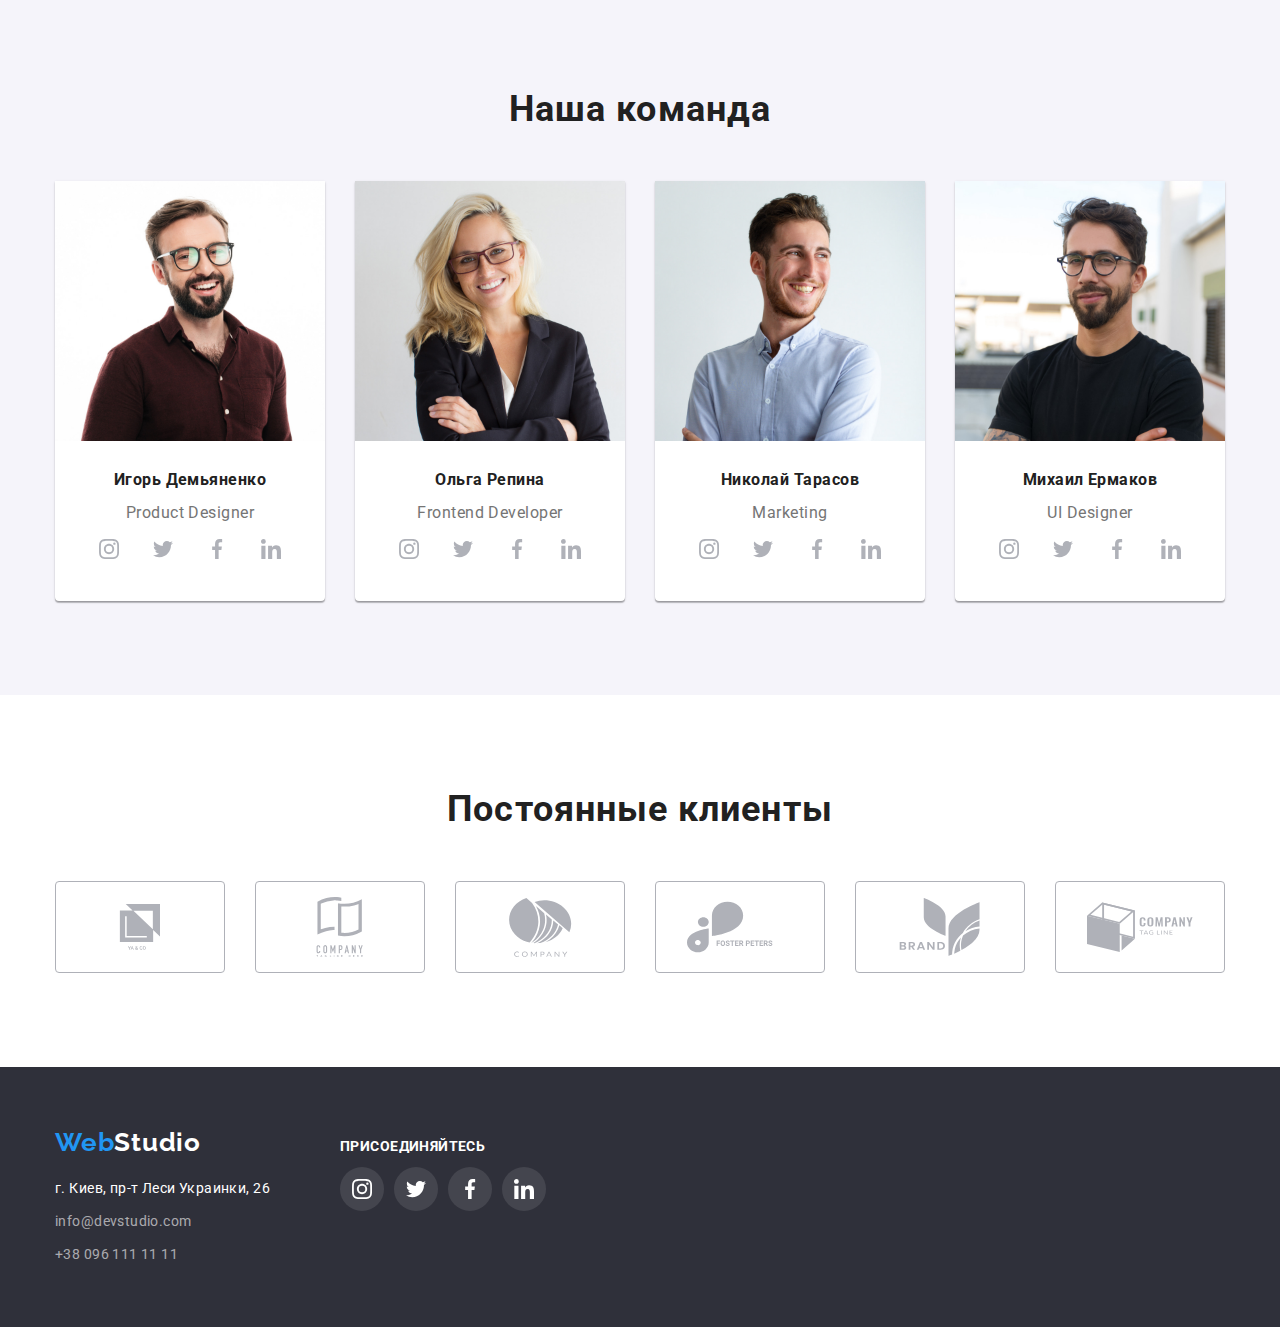
==== commit 9384093d: "final" ====
--- a/index.html
+++ b/index.html
@@ -54,7 +54,7 @@
             <div class="container">
 
                 <h1 class="hero-title">Эффективные решения для вашего бизнеса</h1>
-                <button class="hero-button-order" type="button">Заказать услугу</button>
+                <button data-modal-open class="hero-button-order" type="button">Заказать услугу</button>
 
             </div>
         </section>
@@ -111,9 +111,21 @@
 
                     <h2 class="services-title">Чем мы занимаемся</h2>
                     <ul class="services-list list">
-                        <li class="services-list-item"><img src="./images/our_peculiarities/img1.jpg" alt="фото специфики работы 1" width="370" height="300"></li>
-                        <li class="services-list-item"><img src="./images/our_peculiarities/img2.jpg" alt="фото специфики работы 2" width="370" height="300"></li>
-                        <li class="services-list-item"><img src="./images/our_peculiarities/img3.jpg" alt="фото специфики работы 3" width="370" height="300"></li>
+                        <li class="services-list-item"><img src="./images/our_peculiarities/img1.jpg" alt="фото специфики работы 1" width="370" height="300">
+                            <div class="services-list-block">
+                            <p class="services-list-text">Десктопные приложения</p>
+                            </div>
+                        </li>
+                        <li class="services-list-item"><img src="./images/our_peculiarities/img2.jpg" alt="фото специфики работы 2" width="370" height="300">
+                            <div class="services-list-block">
+                            <p class="services-list-text">Мобильные приложения</p>
+                            </div>
+                        </li>
+                        <li class="services-list-item"><img src="./images/our_peculiarities/img3.jpg" alt="фото специфики работы 3" width="370" height="300">
+                            <div class="services-list-block">
+                            <p class="services-list-text">Дизайнерские решения</p>
+                            </div>
+                        </li>
                     </ul>
             </div>
         </section>
@@ -396,5 +408,13 @@
         </div>
     </footer>
 
+    <div class="backdrop is-hidden" data-modal>
+        <div class="modal">
+            <a href="" class="modal-button-link" data-modal-close>
+                <img src="./images/close.svg"></img>
+            </a> 
+        </div>
+    </div>
+        <script src="./js/modal.js"></script>
 </body>
 </html>--- a/сss/styles.css
+++ b/сss/styles.css
@@ -356,7 +356,33 @@
   display: flex;
 }
 
+.services-list-block{
+  position: absolute;
+
+  left: 0;
+  bottom: 0;
+  display: flex;
+  justify-content: center;
+  align-items: center;
+  width: 370px;
+  height: 70px;
+  text-align: center;
+
+  background-color: rgba(47, 48, 58, 0.8);
+}
+
+.services-list-text{
+  display: inline-block;
+  font-family: var(--main-font);
+  font-size: 14px;
+  font-weight: 700;
+  line-height: 1.14;
+  color: var(--primary-light-txt);
+  text-transform: uppercase;
+}
+
 .services-list-item {
+  position: relative;
   margin-right: 30px;
 }
 
@@ -628,6 +654,58 @@
   line-height: 1.71;
   letter-spacing: 0.03em;
   color: rgba(255, 255, 255, 0.6);
+}
+
+.backdrop{
+  position: fixed;
+  opacity: 1;
+  
+  transition: opacity 250ms cubic-bezier(0.4, 0, 0.2, 1);
+  top: 0;
+  left: 0;
+  width: 100%;
+  height: 100%;
+  background-color: rgba(0, 0, 0, 0.2);
+}
+
+.backdrop.is-hidden{
+  opacity: 0;
+  pointer-events: none;
+}
+
+.backdrop.is-hidden .modal{
+  transform: translate(-50%, -50%) scale(0.9);
+}
+
+.modal{
+  position: absolute;
+  top: 50%;
+  left: 50%;
+  transform: translate(-50%, -50%) scale(1);
+  transition: transform 250ms cubic-bezier(0.4, 0, 0.2, 1);
+
+  min-height: 528px;
+  min-width: 581px;
+
+  background-color: var(--primary-light-txt);
+  box-shadow: 0px 1px 3px rgba(0, 0, 0, 0.12), 0px 1px 1px rgba(0, 0, 0, 0.14), 0px 2px 1px rgba(0, 0, 0, 0.2);
+  border-radius: 4px;
+}
+
+.modal-button-link{
+  position: absolute;
+  margin: 10px 10px 0 0;
+  top: 0;
+  right: 0;
+  width: 30px;
+  height: 30px;
+  border: 1px solid rgba(0, 0 0, 0.1);
+  border-radius: 50%;
+}
+
+.modal-icon{
+  color: var(--primary-dark-txt);
+  background-color: #212121;
 }
 
 /* Portfolio */
@@ -732,15 +810,21 @@
 
 .portfolio-overlay-photo{
   position: absolute;
-  overflow: hidden;
-}
-
-.projects-list-item:hover .portfolio-overlay-text{
+  
+}
+
+.portfolio-overlay-common:hover .portfolio-overlay-text{
   transform: translateY(0);
   opacity: 1;
+  
+}
+
+.portfolio-overlay-common{
+  overflow: hidden;
 }
 
 .portfolio-overlay-text{
+  display: inline-block;
   padding: 63px 24px;
   position: relative;
   content: "";
@@ -752,9 +836,6 @@
 
   transform: translateY(100%);
   transition: transform 250ms cubic-bezier(0.4, 0, 0.2, 1);
-
-  opacity: 0;
-  
 }
 
 .overlay-text{
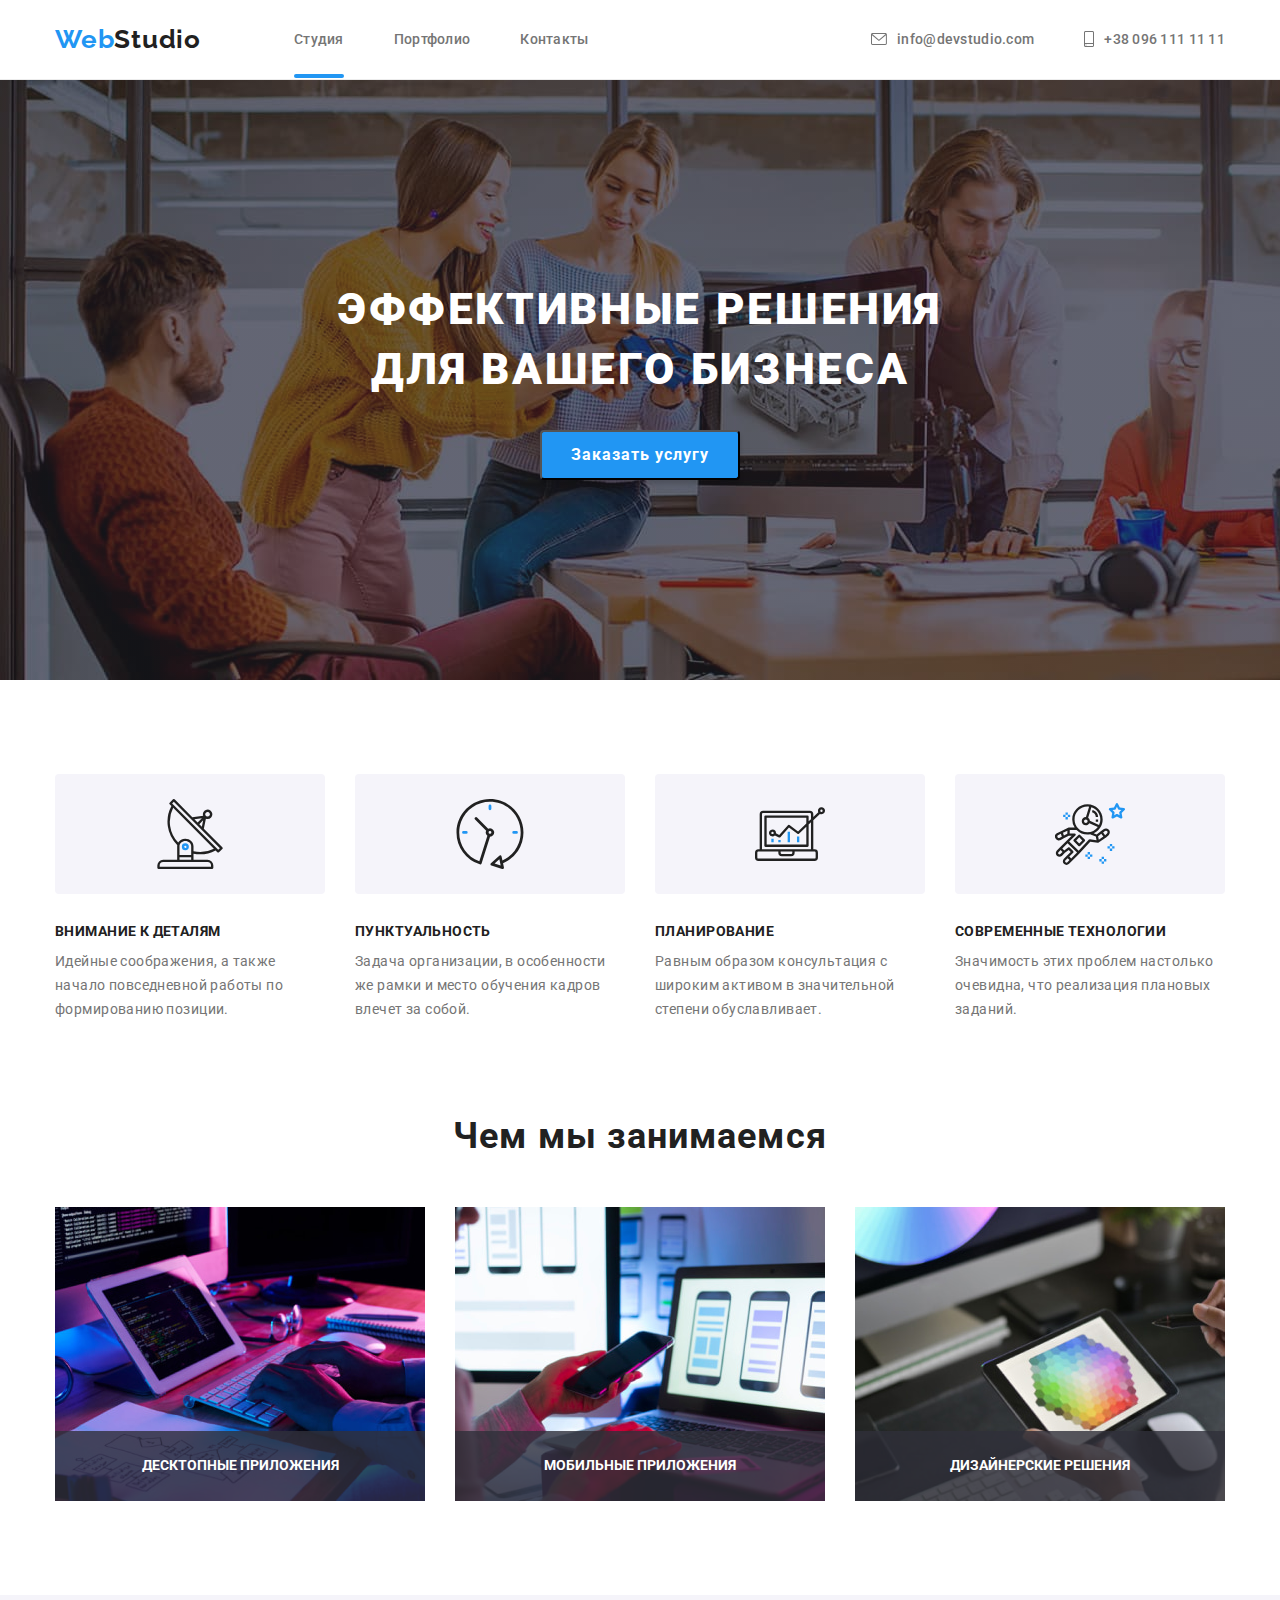
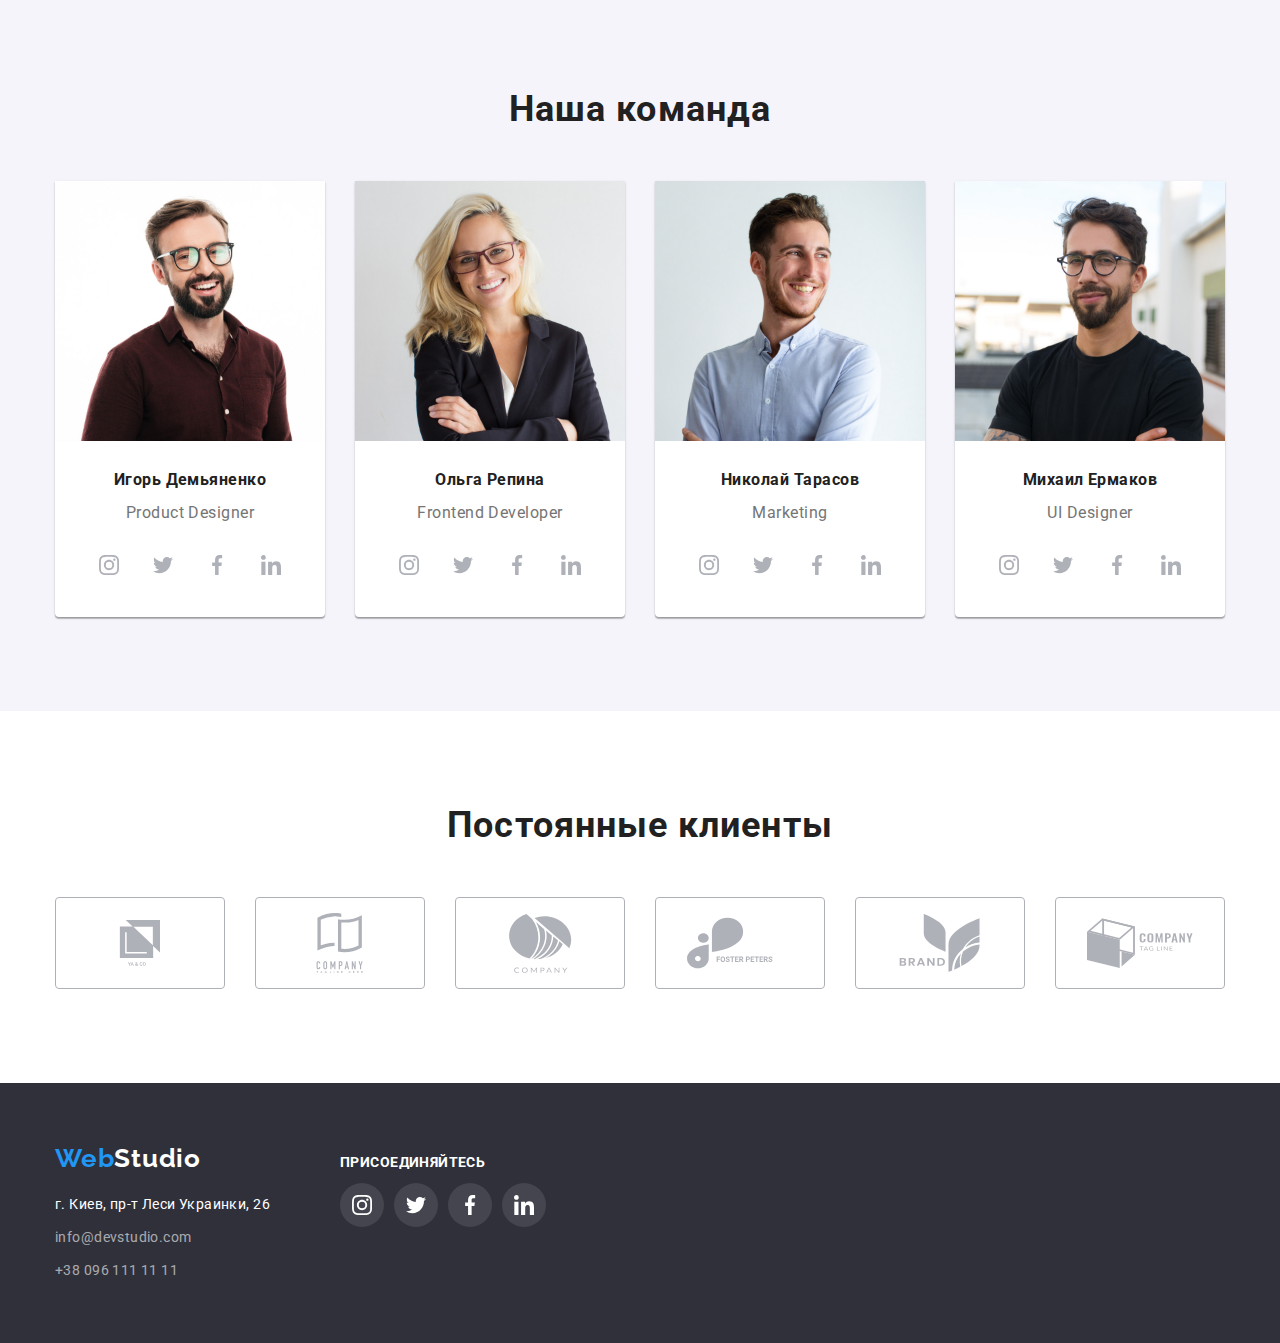
==== commit 787e42c0: "final" ====
--- a/index.html
+++ b/index.html
@@ -410,9 +410,11 @@
 
     <div class="backdrop is-hidden" data-modal>
         <div class="modal">
-            <a href="" class="modal-button-link" data-modal-close>
-                <img src="./images/close.svg"></img>
-            </a> 
+            <button type="button" class="modal-button-link" data-modal-close>
+                <svg class="modal-button-svg" width="30px" height="30px">
+                    <use href="./images/svg.svg#icon-close"></use>
+                </svg>
+            </button>
         </div>
     </div>
         <script src="./js/modal.js"></script>
--- a/сss/styles.css
+++ b/сss/styles.css
@@ -175,6 +175,7 @@
 
 .nav-link {
   position: relative;
+  transition: color 250ms cubic-bezier(0.4, 0, 0.2, 1); ;
   font-family: var(--main-font);
   font-weight: 500;
   font-size: 14px;
@@ -221,6 +222,8 @@
 
 .header-mail,
 .header-phone {
+  transition: color 250ms cubic-bezier(0.4, 0, 0.2, 1);
+
   display: flex;
   align-items: center;
   font-family: var(--main-font);
@@ -490,6 +493,7 @@
   line-height: 1.71;
   letter-spacing: 0.03em;
   margin-top: 10px;
+  margin-bottom: 16px;
 
   color: var(--secondary-ligth-txt);
 }
@@ -519,15 +523,18 @@
 }
 
 .team-icon {
+  transition: fill 250ms cubic-bezier(0.4, 0, 0.2, 1);
   fill: currentColor;
 }
 
 .team-link:hover {
+  transition: background-color 250ms cubic-bezier(0.4, 0, 0.2, 1);
   color: var(--light-background);
   background-color: var(--background-button-clr);
 }
 
 .team-link:focus {
+  transition: background-color 250ms cubic-bezier(0.4, 0, 0.2, 1);;
   color: var(--light-background);
   background-color: var(--background-button-clr);
 }
@@ -538,6 +545,7 @@
 
 .clients-link:hover,
 .clients-link:focus {
+  transition: color 250ms cubic-bezier(0.4, 0, 0.2, 1);
   color: var(--background-button-clr);
   fill: var(--background-button-clr);
 }
@@ -604,6 +612,7 @@
 
 .footer-icon-link:hover,
 .footer-icon-link:focus {
+  transition: background-color 250ms cubic-bezier(0.4, 0, 0.2, 1);
   background-color: var(--background-button-clr);
 }
 
@@ -694,13 +703,24 @@
 
 .modal-button-link{
   position: absolute;
+  background-color: #ffffff !important;
+  border-width: 1px;
+  color: #ffffff;
   margin: 10px 10px 0 0;
   top: 0;
   right: 0;
   width: 30px;
   height: 30px;
-  border: 1px solid rgba(0, 0 0, 0.1);
   border-radius: 50%;
+  border: none;
+}
+
+.modal-button-svg{
+  position: absolute;
+  margin: 10px 10px 0 0;
+  top: 0;
+  right: 0;
+  cursor: pointer;
 }
 
 .modal-icon{
@@ -744,6 +764,8 @@
 
 .hero-button:hover,
 .hero-button:focus {
+  transition: color 250ms cubic-bezier(0.4, 0, 0.2, 1);
+  transition: background-color 250ms cubic-bezier(0.4, 0, 0.2, 1);
   color: var(--primary-light-txt);
   background-color: var(--background-button-clr);
   box-shadow: 0px 3px 1px rgba(0, 0, 0, 0.1), 0px 1px 2px rgba(0, 0, 0, 0.08),
@@ -809,39 +831,36 @@
 }
 
 .portfolio-overlay-photo{
-  position: absolute;
+  position: relative;
+  overflow: hidden;
   
 }
 
-.portfolio-overlay-common:hover .portfolio-overlay-text{
+.portfolio-overlay-photo:hover .overlay-text{
   transform: translateY(0);
   opacity: 1;
-  
-}
-
-.portfolio-overlay-common{
-  overflow: hidden;
-}
-
-.portfolio-overlay-text{
-  display: inline-block;
-  padding: 63px 24px;
-  position: relative;
-  content: "";
-  width: 370px;
-  height: 294px;
-  background-color: rgba(33, 150, 243, 0.9);
-  top: 0;
-  right: 0;
-
-  transform: translateY(100%);
-  transition: transform 250ms cubic-bezier(0.4, 0, 0.2, 1);
+}
+
+.portfolio-overlay-photo:focus .overlay-text{
+  transform: translateY(0);
+  opacity: 1;
 }
 
 .overlay-text{
+  position: absolute;
   font-style: var(--main-font);
   font-size: 18px;
   line-height: 1.55;
   font-weight: 400;
   color: var(--primary-light-txt);
+  padding: 63px 24px;
+  top: 0;
+  right: 0;
+  width: 370px;
+  height: 294px;
+  opacity: 0;
+
+  background-color: rgba(33, 150, 243, 0.9);
+  transform: translateY(100%);
+  transition: transform 250ms cubic-bezier(0.4, 0, 0.2, 1);
 }